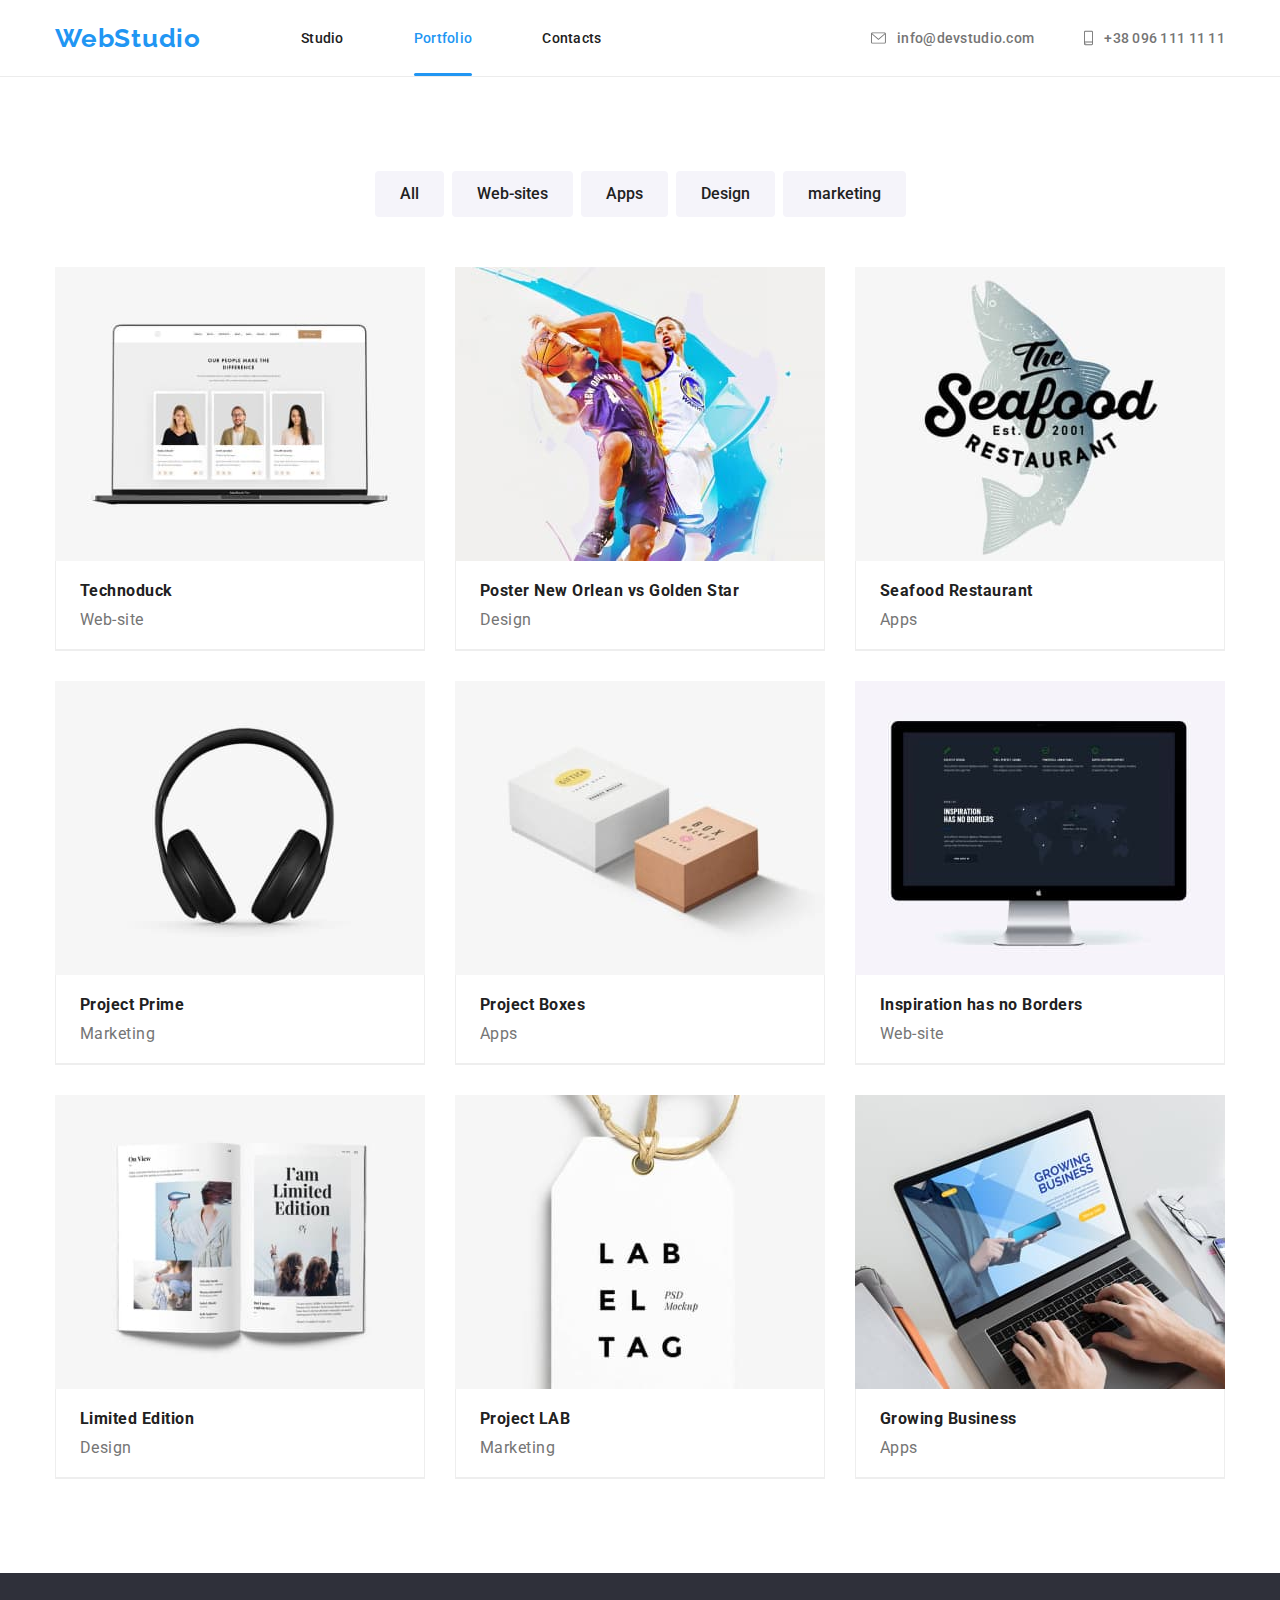
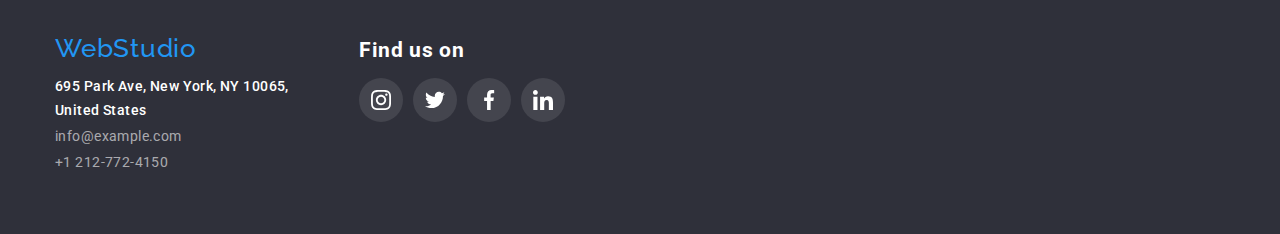
==== portfolio.html @ 26b3446c "Add files via upload" ====
<!DOCTYPE html>
<html lang="en">

<head>
    <meta charset="UTF-8">
    <meta http-equiv="X-UA-Compatible" content="IE=edge">
    <meta name="viewport" content="width=device-width, initial-scale=1.0">
    <title>My Portfolio</title>
    <link rel="preconnect" href="https://fonts.googleapis.com">
    <link rel="preconnect" href="https://fonts.gstatic.com" crossorigin>
    <link
        href="https://fonts.googleapis.com/css2?family=Raleway:wght@700&family=Roboto:wght@400;500;700;900&display=swap"
        rel="stylesheet">
    <link rel="stylesheet" href="node_modules/modern-normalize/modern-normalize.css">
    <link href="./css/styles1.css" rel="stylesheet" type="text/css">
</head>


<body>
    <header class="header-section">
        <div class="container header-container">
            <nav class="header-navigation-control">
                <!--Top bar -->

                <a href="./index.html" class="logo , header-logo ">WebStudio</a>

                <ul class="navigation-list-1">

                    <li class="navigation-item">
                        <a href="./index.html" class="header-navigation-link">Studio</a>
                    </li>

                    <li class="navigation-item">
                        <a href="portfolio.html"
                            class="header-navigation-link  header-navigation-link-current">Portfolio</a>
                    </li>

                    <li class="navigation-item">
                        <a href="#" class="header-navigation-link">Contacts</a>
                    </li>
                </ul>
            </nav>

            <ul class="header-contacts-1">

                <!--Contacts/email-->
                <li class="navigation-contact-info-1">

                    <a href="mailto:info@devstudio.com" class="header-link ">

                        <svg class="header-svg" width="16px" height="12px">

                            <use href="./images/sprite.svg#icon-envelopesvg"></use>

                        </svg>

                        info@devstudio.com

                    </a>
                </li>

                <li class="navigation-contact-info-1">

                    <a href="tel:+380961111111" class="header-link ">

                        <svg class="header-svg" width="10px" height="16px">

                            <use href="./images/sprite.svg#icon-smartphonesvg"> </use>

                        </svg>

                        +38 096 111 11 11

                    </a>
                </li>

            </ul>
        </div>
    </header>

    <main class="mainpagesyle">
        <!-- buttons/filters for the body-->
        <section class="main-page">
            <div class="container">
                <ul class="filters-all-buttons">

                    <li class="all-buttons button-positioning-list-2">
                        <button class="left-to-right-button" type="button">All</button>
                    </li>
                    <li class="all-buttons button-positioning-list-2 ">
                        <button class="left-to-right-button" type="button">Web-sites</button>
                    </li>
                    <li class="all-buttons button-positioning-list-2">
                        <button class="left-to-right-button" type="button">Apps</button>
                    </li>
                    <li class="all-buttons button-positioning-list-2">
                        <button class="left-to-right-button" type="button">Design</button>
                    </li>
                    <li class="all-buttons button-positioning-list-2">
                        <button class="left-to-right-button" type="button">marketing</button>
                    </li>
                </ul>


                <ul class="the-9-images text-for-profilepics2">

                    <li class="computerimg1-9-same ">

                        <div class="show-overflow">
                            <img src="images/computerpic.jpg" alt="computer" width="370">


                            <p class="overflow-text positioning-overflow-text">

                                Technoduck is a state-of-the-art coronavirus distribution platform. Companies use this
                                platform for digital espionage
                                and attacks on competitors' secure servers.
                            </p>

                        </div>


                        <div class="profile-pic-spaces-p-2">
                            <h3 class="profile-images-title-2">Technoduck</h3>
                            <p class="paragraphs2">Web-site</p>
                        </div>

                    </li>

                    <li class="computerimg1-9-same">

                        <div class="show-overflow">
                            <img src="images/baskitballpic.jpg" alt="baskitball" width="370">

                            <p class="overflow-text positioning-overflow-text">

                                Technoduck is a state-of-the-art coronavirus distribution platform. Companies use this
                                platform for digital espionage
                                and attacks on competitors' secure servers.
                            </p>

                        </div>

                        <div class="profile-pic-spaces-p-2">
                            <h3 class="profile-images-title-2">Poster New Orlean vs Golden Star</h3>
                            <p class="paragraphs2">Design</p>
                        </div>
                    </li>

                    <li class="computerimg1-9-same">

                        <div class="show-overflow">
                            <img src="images/seafoodpic.jpg" alt="seafoodpic" width="370">

                            <p class="overflow-text positioning-overflow-text">

                                Technoduck is a state-of-the-art coronavirus distribution platform. Companies use this
                                platform for digital espionage
                                and attacks on competitors' secure servers.
                            </p>

                        </div>

                        <div class="profile-pic-spaces-p-2">

                            <h3 class="profile-images-title-2">Seafood Restaurant</h3>
                            <p class="paragraphs2">Apps</p>

                        </div>
                    </li>

                    <li class="computerimg1-9-same">

                        <div class="show-overflow">

                            <img src="images/headphonespic.jpg" alt="headphones" width="370">

                            <p class="overflow-text positioning-overflow-text">

                                Technoduck is a state-of-the-art coronavirus distribution platform. Companies use this
                                platform for digital espionage
                                and attacks on competitors' secure servers.
                            </p>

                        </div>
                        <div class="profile-pic-spaces-p-2">

                            <h3 class="profile-images-title-2">Project Prime</h3>
                            <p class="paragraphs2">Marketing</p>

                        </div>
                    </li>

                    <li class="computerimg1-9-same">
                        <div class="show-overflow">
                            <img src="images/brickpic.jpg" alt="brickpic" width="370">

                            <p class="overflow-text positioning-overflow-text">

                                Technoduck is a state-of-the-art coronavirus distribution platform. Companies use this
                                platform for digital espionage
                                and attacks on competitors' secure servers.
                            </p>

                        </div>
                        <div class="profile-pic-spaces-p-2">
                            <h3 class="profile-images-title-2">Project Boxes</h3>
                            <p class="paragraphs2">Apps</p>
                        </div>
                    </li>

                    <li class="computerimg1-9-same">
                        <div class="show-overflow">
                            <img src="images/screenpic.jpg" alt="screenpic" width="370">

                            <p class="overflow-text positioning-overflow-text">

                                Technoduck is a state-of-the-art coronavirus distribution platform. Companies use this
                                platform for digital espionage
                                and attacks on competitors' secure servers.
                            </p>

                        </div>
                        <div class="profile-pic-spaces-p-2">

                            <h3 class="profile-images-title-2">Inspiration has no Borders</h3>
                            <p class="paragraphs2">Web-site</p>
                        </div>
                    </li>

                    <li class="computerimg1-9-same">
                        <div class="show-overflow">
                            <img src="images/bookpic.jpg" alt="bookpic" width="370">

                            <p class="overflow-text positioning-overflow-text">

                                Technoduck is a state-of-the-art coronavirus distribution platform. Companies use this
                                platform for digital espionage
                                and attacks on competitors' secure servers.
                            </p>

                        </div>
                        <div class="profile-pic-spaces-p-2">
                            <h3 class="profile-images-title-2">Limited Edition</h3>
                            <p class="paragraphs2">Design</p>
                        </div>
                    </li>

                    <li class="computerimg1-9-same">
                        <div class="show-overflow">
                            <img src="images/labeltacpic.jpg" alt="labelpic" width="370">

                            <p class="overflow-text positioning-overflow-text">

                                Technoduck is a state-of-the-art coronavirus distribution platform. Companies use this
                                platform for digital espionage
                                and attacks on competitors' secure servers.
                            </p>

                        </div>

                        <div class="profile-pic-spaces-p-2">

                            <h3 class="profile-images-title-2">Project LAB</h3>
                            <p class="paragraphs2">Marketing</p>
                        </div>
                    </li>

                    <li class="computerimg1-9-same">

                        <div class="show-overflow">

                            <img src="images/typingpic.jpg" alt="typingpic" width="370">

                            <p class="overflow-text positioning-overflow-text">

                                Technoduck is a state-of-the-art coronavirus distribution platform. Companies use this
                                platform for digital espionage
                                and attacks on competitors' secure servers.
                            </p>

                        </div>
                        <div class="profile-pic-spaces-p-2">

                            <h3 class="profile-images-title-2">Growing Business</h3>
                            <p class="paragraphs2">Apps</p>
                        </div>
                    </li>
                </ul>
            </div>
        </section>
    </main>

    <footer class="footer-paddings-1">
        <div class="container flex-foot">
            <section>
                <div class="footer-logo-1">
                    <a href="./index.html" class="logo">WebStudio</a>
                </div>
                <address>
                    <ul class="footer-ul">
                        <li class="white-address footer-paragraph-space-1">
                            <a href="https://goo.gl/maps/Pc82vpNhHuvUtrE47" target="_blank" class="white-address">695
                                Park
                                Ave,
                                New York, NY 10065,
                                <br>United States</a>
                        </li>
                        <li class="footer-paragraph-space-1">
                            <a href="mailto:info@example.com" class="mail-tele-color">info@example.com</a>
                        </li>
                        <li class="footer-paragraph-space-1">
                            <a href="tel: +1 212-772-4150" class="mail-tele-color">+1 212-772-4150 </a>
                        </li>
                    </ul>
                </address>
            </section>
            <div class="find-us-section">
                <h2 class="Find-us-on">Find us on</h2>
                <ul class="footer-ul-2">
                    <li class="footer-icons">

                        <a href="https://www.facebook.com/" class="footer-4-social">

                            <svg class="footer-color-fill" width="20px" height="20px">

                                <use href="./images/sprite.svg#icon-instagram-2"></use>

                            </svg>

                        </a>
                    </li>
                    <li class="footer-icons">

                        <a href="https://www.facebook.com/" class="footer-4-social">

                            <svg class="footer-color-fill" width="20px" height="20px">

                                <use href="./images/sprite.svg#icon-twittersvg"></use>


                            </svg>

                        </a>
                    </li>
                    <li class="footer-icons">

                        <a href="https://www.facebook.com/" class="footer-4-social">

                            <svg class="footer-color-fill" width="20px" height="20px">

                                <use href="./images/sprite.svg#icon-facebooksvg"></use>

                            </svg>

                        </a>
                    </li>
                    <li class="footer-icons">
                        <a href="https://www.facebook.com/" class="footer-4-social">

                            <svg class="footer-color-fill" width="20px" height="20px">

                                <use href="./images/sprite.svg#icon-linkedinsvg"></use>

                            </svg>

                        </a>
                    </li>
                </ul>
            </div>
        </div>
    </footer>
</body>

</html>
---- css/styles1.css ----
:root {
  --accent-color: #2196f3;
  --primary-text-color: #212121;
  --secondary-text-color: #757575;
  --white-color: #ffffff;
  --background-dark-color: #2f303a;
  --background-light-color: #f5f4fa;
  --currentColor: rgb(196, 196, 34);
}

body {
  font-family: 'Roboto';
  font-size: 14px;
  line-height: 16px;
  letter-spacing: 0.02em;
}

.is-hidden {
  opacity: 0;
  visibility: hidden;
  pointer-events: none;
}


* {
  text-decoration: none;
  padding: none;
  box-sizing: border-box;
}

a {
  color: currentColor;
  font-weight: 500;
}

ul {
  list-style: none;
}

img {
  display: block;
  max-width: 100%;
  height: auto;
}

.logo {
  font-family: 'Raleway';
  font-size: 26px;
  line-height: calc(31 / 26);
  letter-spacing: 0.03em;
  color: var(--accent-color);
}

.header-navigation-link {
  font-weight: 500;
  font-size: 14px;
  line-height: calc(16 / 14);
  color: var(--primary-text-color);
  padding-top: 32px;
  padding-bottom: 30px;
  position: relative;
  transition: color 250ms cubic-bezier(0.075, 0.82, 0.165, 1)
}

.header-navigation-link:hover,
.header-navigation-link:focus {
  color: var(--accent-color);
}

.header-navigation-link-current {
  color: var(--accent-color);
}

.header-link {
  font-weight: 500;
  font-size: 14px;
  line-height: calc(16 / 14);
  padding-bottom: 30px;
  padding-top: 30px;
  display: flex;
  align-items: center;
  color: var(--secondary-text-color);
  transition: color 250ms cubic-bezier(0.075, 0.82, 0.165, 1);
}

.header-svg {
  margin-right: 10px;
  fill: currentColor;
  padding-right: 1px;
}

.header-link:hover,
.header-link:focus {
  color: var(--accent-color);
}

.hero-button {
  font-weight: 700;
  font-size: 16px;
  line-height: calc(30 / 16);
  align-items: center;
  text-align: center;
  letter-spacing: 0.06em;
  color: var(--white-color);
  background-color: var(--accent-color);
  border: none;
  box-shadow: 0px 4px 4px rgba(0, 0, 0, 0.15);
  border-radius: 4px;
  cursor: pointer;
  margin: auto;
  padding: 10px 20px;
  display: flex;
  justify-content: center;
  z-index: 2;
}

.text-for-profilepics>ul li {
  background-color: var(--white-color);
  box-shadow: 0px 2px 1px 0px #00000033;

  box-shadow: 0px 1px 1px 0px #00000024;

  box-shadow: 0px 1px 3px 0px #0000001f;
}

.hero-button:hover,
.hero-button:focus {
  color: rgb(255, 255, 255);
}

.hero-titles {
  font-weight: 900;
  font-size: 44px;
  line-height: calc(60 / 44);
  text-align: center;
  letter-spacing: 0.06em;
  text-transform: uppercase;
  color: var(--white-color);
  border-color: var(--primary-text-color);
  margin-bottom: 30px;
}

.hero-titles .titles-for-paragraphs {
  font-weight: 700;
  font-size: 14px;
  line-height: calc(16 / 14);
  letter-spacing: 0.03em;
  text-transform: uppercase;
  color: var(--primary-text-color);
}

.text-for-paragraphs {
  font-weight: 400;
  font-size: 14px;
  line-height: calc(24 / 14);
  letter-spacing: 0.03em;
  color: var(--secondary-text-color);
}

.paragraphs-disription {
  font-weight: 500;
  font-size: 14px;
  line-height: calc(24 / 14);
  letter-spacing: 0.03em;
  color: var(--secondary-text-color);
}

.title-for-images1 {
  font-weight: 700;
  font-size: 36px;
  line-height: calc(42 / 36);
  text-align: center;
  letter-spacing: 0.03em;
  color: var(--primary-text-color);
}

.profile-images-title {
  font-weight: 500;
  font-size: 16px;
  line-height: 19px;
  text-align: center;
  letter-spacing: 0.03em;
  color: var(--primary-text-color);
}

.paragraphs {
  font-weight: 400;
  margin-top: 10px;
}

.paragraphs2 {
  font-weight: 400;
}

.text-for-profilepics {
  font-size: 16px;
  line-height: 19px;
  text-align: center;
  letter-spacing: 0.03em;
  color: #757575;
  background-color: var(--background-light-color);
}

.title-for-images2 {
  font-weight: 700;
  font-size: 36px;
  line-height: calc(42 / 36);
  text-align: center;
  letter-spacing: 0.03em;
  color: var(--primary-text-color);
  background-color: var(--background-light-color);
  margin-bottom: 50px;
}

footer>address>li {
  font-size: 14px;
  line-height: calc(24 / 14);
  letter-spacing: 0.03em;
  color: var(--white-color);
}

footer {
  background-color: var(--background-dark-color);
}

.white-address {
  font-size: 14px;
  line-height: calc(24 / 14);
  letter-spacing: 0.03em;
  color: var(--white-color);
}

address {
  font-style: normal;
}

.mail-tele-color {
  font-weight: 400;
  font-size: 14px;
  line-height: 24px;
  letter-spacing: 0.03em;
  color: rgba(255, 255, 255, 0.6);
}

.our-futures {
  position: absolute;
  width: 1px;
  height: 1px;
  margin: -1px;
  border: 0;
  padding: 0;
  white-space: nowrap;
  clip-path: inset(100%);
  clip: rect(0 0 0 0);
  overflow: hidden;
}

/*next page / portfolio*/

.images-titles {
  font-weight: 700;
  font-size: 18px;
  line-height: 36px;
  letter-spacing: 0.06em;
  color: var(--primary-text-color);
}

header {
  border-radius: 0px;
  border-bottom: 1px var(--accent-color);
}

.top-bar {
  font-weight: 500;
  color: var(--primary-text-color);
}

.top-bar:hover,
.top-bar:focus {
  color: var(--accent-color);
}

.top-bar-current {
  color: var(--accent-color);
}


.all-blue-button:hover {
  color: var(--accent-color);
}

.filters-all-buttons {
  font-family: Roboto;
  font-style: normal;
  font-weight: 500;
  font-size: 16px;
  line-height: 26px;
  text-align: center;
  letter-spacing: 0.03em;
  color: #212121;
  border: none;
}

.all-buttons button {
  background-color: #f5f4fa;
  border-radius: 4px;
  border: none;
  cursor: pointer;
  padding: 10px 25px;
  position: relative;
  transition-duration: 250ms;
  transition-delay: cubic-bezier(0.075, 0.82, 0.165, 1);
  color: var(--primary-text-color);
  z-index: 10;
}

.all-buttons>button:hover,
.all-buttons>button:focus {
  /* can change color to make the fade color in*/
  color: var(--white-color);
  background-color: #2196f3;
  z-index: 5;
  /* background-color: var(--accent-color); */
  box-shadow: 0px 2px 2px 0px rgba(0, 0, 0, 0.12);
}

.profile-images-title-2 {
  font-weight: 700;
  font-size: 16px;
  line-height: 19px;
  letter-spacing: 0.03em;
  color: var(--primary-text-color);
}

.text-for-profilepics2 {
  font-size: 16px;
  line-height: 19px;
  letter-spacing: 0.03em;
  color: #757575;
}

/*header*/
.container {
  max-width: 1200px;
  padding-left: 15px;
  padding-right: 15px;
  margin: 0 auto;
}

ul {
  padding: 0px;
  margin-top: 0;
  margin-bottom: 0px;
}

body {
  margin: 0px;
}

header {
  margin: 0px;
}

.header {
  display: flex;
  justify-content: space-between;
  align-items: center;
}

.header-container nav {
  display: flex;
}

.header-container {
  display: flex;
  align-items: center;
}

.navigation-list-1 {
  display: flex;
  align-items: center;
}

.header-logo {
  margin-right: 100px;
}

.navigation-item:not(:last-child) {
  margin-right: 70px;
}


.header-contacts-1 {
  display: flex;
  align-items: center;
  margin-left: auto;
}

.navigation-contact-info-1:not(:last-child) {
  margin-right: 50px;

}

/*button backgounrd and button*/

.hero {
  padding-top: 200px;
  padding-bottom: 200px;
  background-color: var(--background-dark-color);
}

.paragraphs-discription {
  padding-top: 94px;
}

.positioning-for-paragraphs-1 {
  display: flex;
}

.paragraphs-item-1 {
  max-width: 270px;
}

.paragraphs-item-1:not(:last-child) {
  margin-right: 30px;
}


.features-item-1:not(:last-child) {
  margin-right: 30px;
}

.features-item-1 {
  position: relative;
}

.text-overlay {
  display: flex;
  justify-content: center;
  padding-top: 27px;
  padding-bottom: 27px;
  font-weight: 700;
  letter-spacing: 0.03em;
  text-align: center;
  text-transform: uppercase;
  color: #FFFFFF;
}

.overlay-box {
  bottom: 0px;
  position: absolute;
  background: rgba(47, 48, 58, 0.8);
  width: 100%;
}

.title-for-images1 {
  padding-top: 0px;
}


.text-for-profilepics {
  padding-top: 94px;
  padding-bottom: 94px;
}

.profilepic-positioning-1 {
  display: flex;
}

.profilepic-item:not(:last-child) {
  margin-right: 30px;
}

.profilepic-item {
  /* box-shadow: 0px 1px 3px 0px #0000001f; */
  border-radius: 0px 0px 4px 4px;
}

.footer-paddings {
  padding-top: 60px;
  padding-bottom: 60px;
}

/*portfolio page*/
.header-container-2 {
  display: flex;
  align-content: center;
}

.header-section-2 {
  border-bottom: 1px solid #ececec;
}

.header-section-2 ul {
  display: flex;
}

.navigation-list-2 {
  padding-top: 32px;
  padding-bottom: 32px;
}

.navigation-item-2:not(:last-child) {
  margin-right: 70px;
}

.navigation-item {
  display: block;
}

.header-contacts-2 {
  align-items: center;
  margin-left: auto;
}

.navigation-contact-info-2:not(:last-child) {
  padding-top: 32px;
  padding-bottom: 32px;
  margin-right: 50px;
}

.button-positioning-list {
  display: flex;
}

.filters-all-buttons {
  display: flex;
  align-items: center;
  justify-content: center;
  margin-top: 0px;
}

.filters-all-buttons button {
  font-family: 'Roboto';
  font-style: normal;
  font-weight: 500;
  font-size: 16px;
  line-height: 26px;
  position: relative;
  z-index: 5;
}

.button-positioning-list-2:not(:last-child) {
  margin-right: 8px;
}

.the-9-images {
  display: flex;
  flex-wrap: wrap;
  margin-top: 50px;
}

.profile-images-title-2 {
  margin-bottom: 10px;
}

.paragraphs2 {
  margin-top: 0px;
}

.computerimg1-9-same {
  margin-top: auto;
  margin-left: 0px;
  padding-left: 0px;
  margin-bottom: 30px;
  margin-right: 30px;
  border-bottom: 1px solid #eeeeee;
  position: relative;
  overflow: hidden;
}

.computerimg1-9-same:hover {
  border-bottom: 0px;
  box-shadow: 0px 2px 2px 2px #0000001F;
  box-shadow: 1px 4px 6px 0px rgba(0, 0, 0, 0.16);
}

.computerimg1-9-same:nth-child(3n) {
  margin-right: 0px;
}

.computerimg1-9-same:nth-last-child(-n+3) {
  margin-bottom: 0px;
}

.footer-logo {
  margin-bottom: 5px;
}

.footer-paddings-2 {
  padding-top: 60px;
  padding-bottom: 60px;
}

.header-section {
  border-bottom: 1px solid #ECECEC;
}

* {
  margin: 0px;
  padding: 0px;
}

.header-container {
  align-items: center;
}

.header-navigation-link-2 {
  display: flex;
  align-items: center;

}

.header-logo {
  font-weight: 700;
}

.text-for-paragraphs {
  margin-top: 10px;
}

.what-we-do-positioning {
  display: flex;
  margin-top: 50px;
}

.footer-logo-1 {
  display: block;
  margin-bottom: 10px;

}

.footer-paddings-1 {
  padding-top: 60px;
  padding-bottom: 60px;
}

.footer-paragraph-space-1 {
  margin-top: 2px;
}

.titles-for-paragraphs {
  margin-bottom: 10px;
}

.text-for-paragraphs {
  margin-top: 0px;

}


.images-padding-1 {
  padding-top: 94px;
  padding-bottom: 94px;
}

.profile-pic-spaces-p-1 {
  padding-top: 30px;
  padding-right: 0px;
  padding-bottom: 30px;
  padding-left: 0px;
  box-shadow: 0px 1px 3px rgba(0, 0, 0, 0.12), 0px 1px 1px rgba(0, 0, 0, 0.14), 0px 2px 1px rgba(0, 0, 0, 0.2);
  border-radius: 0px 0px 4px 4px;
  background-color: #FFFFFF
}

.profile-pic-spaces-p-2 {
  padding: 20px 24px;
  background: #FFFFFF;
  border-top: 0px solid #EEEEEE;
  border-right: 1px solid #EEEEEE;
  border-bottom: 1px solid #EEEEEE;
  border-left: 1px solid #EEEEEE;
}

.header {
  height: 0px
}

.main-page {
  padding-top: 94px;
  padding-bottom: 94px;
}


/* ICONS */


.icon-space {
  margin-right: 10px;
  display: flex;
}

.icon-space:hover {
  background-color: var(--background-light-color);
}

.futures-icon-svg {
  background-color: var(--background-light-color);
  padding: 25px 102px;
  margin-bottom: 30px;
}

.futures-icon-svg:hover {
  border: #212121;
  border-width: 2px;
}

.icon-list-profilepics {
  margin-top: 16px;
  align-content: center;
}

.icons-for-profilepics {
  display: flex;
  justify-content: center;
  padding: 12px;
  border-radius: 50%;
  position: relative;
  transition-duration: 250ms;
  transition: color 250ms cubic-bezier(0.4, 0, 0.2, 1), background-color 250ms cubic-bezier(0.4, 0, 0.2, 1);
}

.icon-space:hover {
  background-color: #152735
}


.hero {
  background-image: linear-gradient(rgba(47, 48, 58, 0.4), rgba(47, 48, 58, 0.4)), url("../images/background-img-index-hw04.jpg");
  background-size: cover;
  background-position: center;
}


.icon-list-profilepics {
  padding: 0px 10px;
  display: flex;
  justify-content: center;
}


.regular-svg-6 {
  padding-top: 94px;
  padding-bottom: 94px;
}

.Regular-Customers {
  font-family: Roboto;
  font-size: 36px;
  font-weight: 700;
  line-height: 42px;
  letter-spacing: 0.03em;
  text-align: center;
  justify-content: center;
  display: flex;
  margin-bottom: 50px;
}


.regular-custumers-groups {
  display: flex;
  color: #2196F3;
}

.regular-custumers-0-6 {
  border: 1px solid #AFB1B8;
  border-radius: 4px;
  width: 170px;
  display: flex;
  justify-content: center;
  width: 170px;
  height: 92px;
  color: currentColor;
  color: #2196F3;
  position: relative;
  transition: border-color 250ms cubic-bezier(0.4, 0, 0.2, 1)
}

.regular-custumers-0-6:not(:last-child) {
  margin-right: 30px;

}

.regular-custumers-0-6:hover {
  border: 1px solid #2196f3;
  color: #2196f3;
}



.footer-pt2 {
  display: flex;
  display: block;
}



.Find-us-on {
  font-weight: 700;
  letter-spacing: 0.03em;
  text-align: left;
  color: var(--white-color);
  margin-bottom: 20px;
}

.find-us-section {
  width: 206px;
}

.footer-seperation {
  display: flex;

}

.footer-ul {
  margin-right: 70px;
}

.footer-ul-2 {
  display: flex;
  justify-content: space-between;
}

.flex-foot {
  display: flex;
  align-items: baseline;
}


.futures-svg-futures {
  padding: 25px 102px;
  display: block;
}

.futures-svg-contain {
  background: #F5F4FA;
  border-radius: 4px;
  padding: 25px 102px;
  margin-bottom: 30px;
}

.svg-profile-flex {
  display: flex;
  padding-bottom: 0px;
  width: 206px;
}

.-svg-social-profile {
  margin: auto;
  border-radius: 24px;
  color: #AFB1B8;
  cursor: pointer;
  z-index: 3;
  position: relative;
}


.icons-for-profilepics:hover,
.icons-for-profilepics:focus {
  background-color: #2196F3;
  color: #FFFFFF;
}

/*
.icons-for-profilepics::before {
  content: "";
  position: absolute;
  top: 0;
  right: 0;
  bottom: 0;
  left: 0;
  transition-duration: 250ms;
  z-index: -1;
  transform: translatex(0);
}

.icons-for-profilepics:hover::before {
  z-index: 5;
  transform: translatex(1);
}
*/
.socialmedia {
  z-index: 7;
}

.socialmedia:hover {
  /* color: #ffffff; */
}

.footer-color-fill {
  z-index: 3;
}


.header-svg:hover {
  fill: currentColor;
  color: #2196F3;
}

.header-svg>svg:hover {
  fill: currentColor;
  color: #2196F3;
}

.footer-4-social {
  padding: 12px;
  display: flex;
  color: #FFFFFF;
  position: relative;
  transition-duration: 250ms;
  border-radius: 50%;
  transition: color 250ms cubic-bezier(0.4, 0, 0.2, 1), background-color 250ms cubic-bezier(0.4, 0, 0.2, 1);
}


.footer-icons {
  background-color: rgba(255, 255, 255, 0.1);
  border-radius: 30px;
  display: flex;
  align-self: center;
  justify-content: center;
  position: relative;
  border-radius: 50%;
}

.footer-4-social:hover::before .footer-4-social:focus::before {
  z-index: 5;
}

/*
.footer-4-social::before {
  content: "";
  position: absolute;
  top: 0;
  right: 0;
  bottom: 0;
  left: 0;
  transition-duration: 250ms;
  z-index: -1;
  transform: translatex(0);
  transform-origin: 20%;
  border-radius: 23px;
}
*/
.footer-4-social:hover,
.footer-4-social:focus {
  border-radius: 23px;
  background-color: #2196F3;
  color: #FFFFFF;
}

.regular-custumers-0-6:hover,
.regular-custumers-0-6:focus {
  color: #2f303a;
}

.r-g-6:hover,
.r-g-6:focus {
  color: #2196F3;
}

.r-g-6 {
  Color: #AFB1B8;
  width: 170px;
  justify-content: center;
  display: flex;
  position: relative;
  transition: color 250ms cubic-bezier(0.4, 0, 0.2, 1), background-color 250ms cubic-bezier(0.4, 0, 0.2, 1), border-color 1s ease;
}

.fill-current-color {
  margin-top: auto;
  margin-bottom: auto;
}

/*homework number 5 */


.modal {
  position: fixed;
  top: 50%;
  left: 50%;
  right: 50%;
  transform: translate(-50%, -50%);
  border-bottom: rgba(0, 0, 0, 0.12);
  border-radius: 10px;
  z-index: 10;
  background-color: rgba(255, 255, 255, 1);
  width: 528px;
  height: 591px;
}

.modal-head {
  padding-bottom: 0px;
  display: flex;
  align-items: center;
  justify-content: center;
  border-bottom: 1px solid var(--primary-text-color);
  justify-content: space-between;
}

.modal-header-items {
  font-size: 110%;
  font-weight: bold;
  position: relative;
}

.modal-body {
  padding: 10px 15px;


}


.backdrop {
  position: fixed;
  opacity: 1;
  width: 100%;
  height: 100%;
  top: 0;
  right: 0;
  bottom: 0;
  left: 0;
  background-color: rgba(0, 0, 0, 0.2);
  z-index: 2;
  visibility: visible;
}

.is-hidden {
  opacity: 0;
  position: fixed;
  visibility: hidden;
  pointer-events: none;
}

.modal-button {
  background-color: #ffffff;
  border-style: none;
  border-color: #2196f3;
  padding: 10px;
  border: #212121;
  border-radius: 24px;
  border: 1px solid rgba(0, 0, 0, 0.1);
  display: flex;
  justify-content: center;
  cursor: pointer;
  position: relative;
  transition: 250ms;
  border-radius: 50%;
  margin: 2px;
  transition: 250ms;

}

.modal-button:hover,
.modal-button:focus {
  /* background-color: #2196F3; */
  color: #2196F3;
  transition-duration: 250ms;
  z-index: 3;
}

.modal-button:before {
  content: "";
  position: absolute;
  top: 0;
  right: 0;
  bottom: 0;
  left: 0;
  transition-duration: 250ms;
  z-index: -1;
  transform: translatex(0);
}


.modal-button:hover::before,
.modal-button:focus::before {
  transform: translateX(1);
  z-index: 2;
}

.close-modal-button {
  width: 20px;
  height: 20px;
  z-index: 3;
  color: #000000;
  color: currentColor;
}

.close-modal-button:hover {
  /* color: var(--white-color); */

}

.overflow-text {
  position: absolute;
  top: 0;
  left: 0;
  width: 100%;
  height: 100%;
  background-color: rgba(33, 150, 243, 0.9);
  transform: translatey(100%);
  transition: transform 250ms;
  transition-delay: cubic-bezier(0.4, 0, 0.2, 1);
  z-index: 2;
  padding-top: 30px;
  padding-right: 30px;
  padding-bottom: 30px;
  padding-left: 30px;
  color: rgba(255, 255, 255, 1);
}

.computerimg1-9-same:hover .overflow-text {
  transform: translatex(0);

}

.show-overflow:hover {
  overflow-inline: 2;
}

.profile-pic-spaces-p-2 {
  overflow: hidden;
  z-index: 5;
  position: relative;
}

.positioning-overflow-text {
  font-size: 18px;
  line-height: 28px;
  letter-spacing: 0.03em;
  text-align: left;
}

.header-navigation-link::after {
  content: "";
  position: absolute;
  left: 0;
  bottom: 0;
  display: block;
  width: 100%;
  height: 3px;
  background-color: #2196F3;
  transform: scaleX(0);
  transform-origin: left;
  transition: cubic-bezier(0.075, 0.82, 0.165, 1);
  transition-duration: 250ms;
  border-radius: 2px;
  transition-property: all;
}

.header-navigation-link:hover::after {
  transform: scaleX(1);
}

.header-navigation-link-current::after,
.header-navigation-link-current:focus::after {
  content: "";
  transform: scaleX(1);
}

/* contact info animation sectionn */

.navigation-contact-info-1 {
  position: relative;
}

.header-link::after {
  content: "";
  position: absolute;
  left: 0;
  bottom: -1px;
  display: block;
  width: 100%;
  height: 3px;
  background-color: #2196F3;
  transform: scaleX(0);
  transform-origin: left;
  transition: cubic-bezier(0.075, 0.82, 0.165, 1);
  transition-duration: 250ms;
  border-radius: 2px;
}

.header-link:hover::after {
  transform: scaleX(1);
}

/* hero button */

.hero-button-div {
  position: relative;
  display: flex;
  justify-content: center;
}

.hero-button::before {
  content: "";
  position: absolute;
  top: 0;
  right: 0;
  bottom: 0;
  left: 0;
  background-color: #2f303a;
  transform: scaleX(0);
  transform-origin: left;
  transition: cubic-bezier(0.075, 0.82, 0.165, 1);
  transition-duration: 250ms;
  border-radius: 4px;
  z-index: -1;

}

.hero-button:hover::before,
.hero-button:focus {
  transform: scaleX(1);
}


.div-hero-main {
  display: flex;
  justify-content: center;
}

/* buttonsssss*/


.all-buttons::before {
  content: "";
  position: absolute;
  top: 0;
  right: 0;
  bottom: 0;
  left: 0;
  display: block;
  transform-origin: left;
  transition-duration: 250ms cubic-bezier(0.075, 0.82, 0.165, 1);
  background: #2196F3;
  z-index: -1;
  width: 100%;
  height: 100%;
  transform: scaleX(0);
  border-radius: 4px;
}

.all-buttons:hover::before {
  z-index: 1;
  transform: scaleX(1)
}

.button-positioning-list-2:hover,
.button-positioning-list-2:focus {
  z-index: 5;
  color: var(--white-color);
  transform: scaleX(1)
}


.all-buttons {
  position: relative;
}
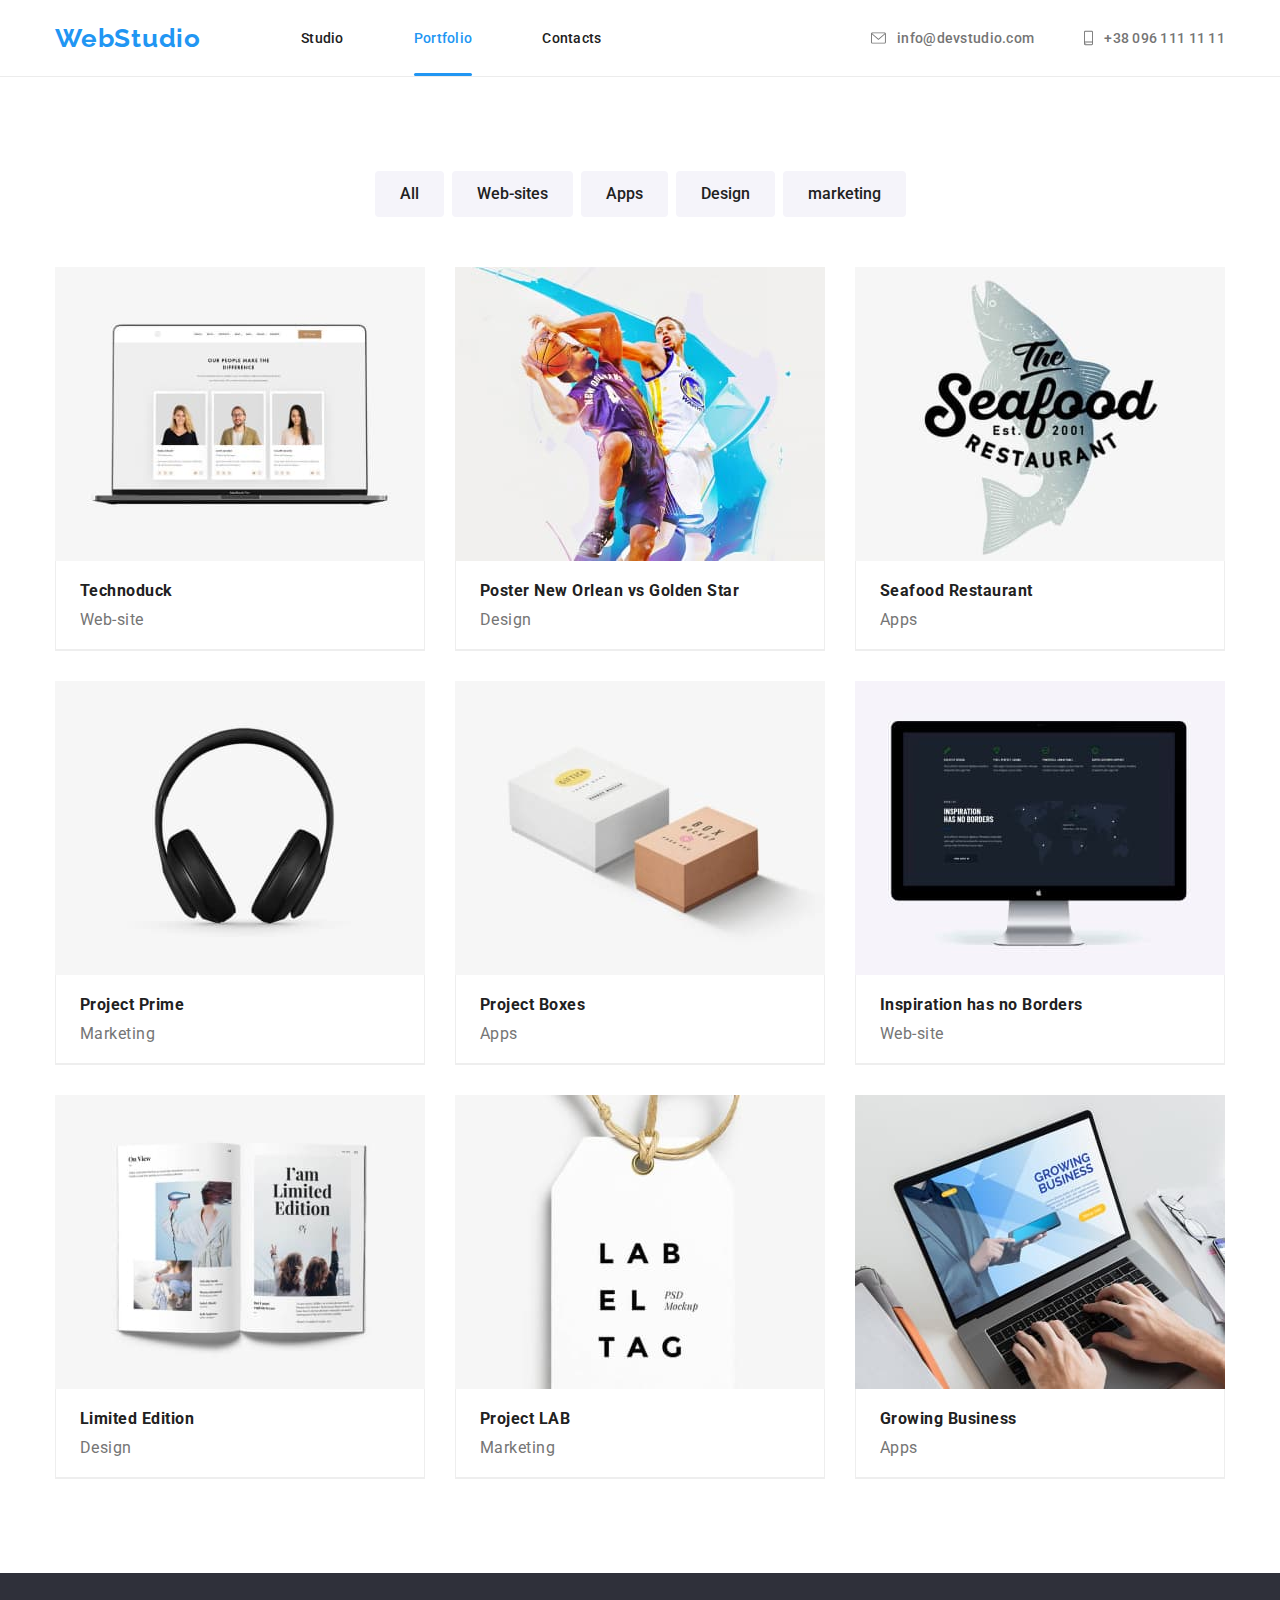
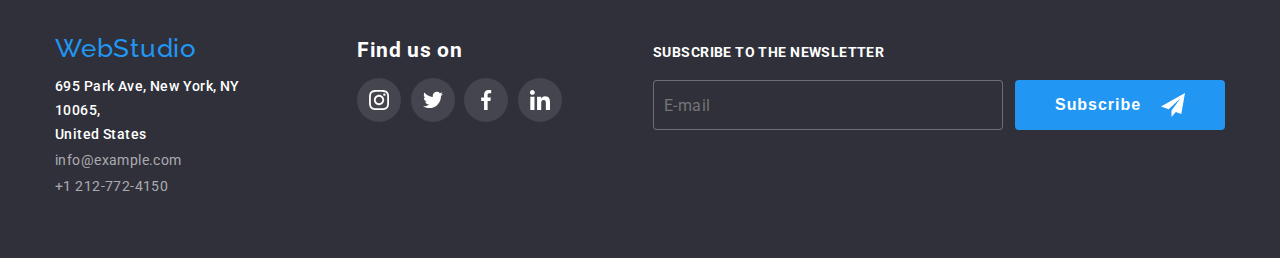
==== commit 933880fb: "9" ====
--- a/portfolio.html
+++ b/portfolio.html
@@ -368,6 +368,39 @@
                     </li>
                 </ul>
             </div>
+
+            <!--SUBSCRIBE SECTION / MINIFORM -->
+
+            <div class="footer-right-section">
+
+                <div class="subscribe-section">
+
+                    <h3 class="subscribe-header ">Subscribe to the newsletter</h3>
+
+                    <form class="form-footer">
+                        <label>
+                            <input type="email" class="input-design" placeholder="E-mail" />
+                        </label>
+
+
+                        <div class="footer-button">
+                            <label type="button">
+                                <button href="index.html" class="footer-subscribe" type="submit">Subscribe
+                                    <svg class="subscibe-svg" width="24px" height="24px">
+                                        <use href="./images/sprite.svg#icon-icon-send-svg"></use>
+                                    </svg>
+                                </button>
+                            </label>
+                        </div>
+
+                    </form>
+
+
+                </div>
+
+            </div>
+
+
         </div>
     </footer>
 </body>
--- a/css/styles1.css
+++ b/css/styles1.css
@@ -6,6 +6,7 @@
   --background-dark-color: #2f303a;
   --background-light-color: #f5f4fa;
   --currentColor: rgb(196, 196, 34);
+  --main-q-b: cubic-bezier(0.4, 0, 0.2, 1);
 }
 
 body {
@@ -309,7 +310,7 @@
   padding: 10px 25px;
   position: relative;
   transition-duration: 250ms;
-  transition-delay: cubic-bezier(0.075, 0.82, 0.165, 1);
+  transition: color 250ms var(--main-q-b), background-color 250ms var(--main-q-b);
   color: var(--primary-text-color);
   z-index: 10;
 }
@@ -718,7 +719,7 @@
   border-radius: 50%;
   position: relative;
   transition-duration: 250ms;
-  transition: color 250ms cubic-bezier(0.4, 0, 0.2, 1), background-color 250ms cubic-bezier(0.4, 0, 0.2, 1);
+  transition: color 250ms var(--main-q-b), background-color 250ms var(--main-q-b);
 }
 
 .icon-space:hover {
@@ -774,7 +775,7 @@
   color: currentColor;
   color: #2196F3;
   position: relative;
-  transition: border-color 250ms cubic-bezier(0.4, 0, 0.2, 1)
+  transition: border-color 250ms var(--main-q-b);
 }
 
 .regular-custumers-0-6:not(:last-child) {
@@ -806,6 +807,7 @@
 
 .find-us-section {
   width: 206px;
+  margin-right: 91px;
 }
 
 .footer-seperation {
@@ -851,7 +853,6 @@
   border-radius: 24px;
   color: #AFB1B8;
   cursor: pointer;
-  z-index: 3;
   position: relative;
 }
 
@@ -862,26 +863,8 @@
   color: #FFFFFF;
 }
 
-/*
-.icons-for-profilepics::before {
-  content: "";
-  position: absolute;
-  top: 0;
-  right: 0;
-  bottom: 0;
-  left: 0;
-  transition-duration: 250ms;
-  z-index: -1;
-  transform: translatex(0);
-}
-
-.icons-for-profilepics:hover::before {
-  z-index: 5;
-  transform: translatex(1);
-}
-*/
 .socialmedia {
-  z-index: 7;
+  /* z-index: 7; */
 }
 
 .socialmedia:hover {
@@ -910,7 +893,7 @@
   position: relative;
   transition-duration: 250ms;
   border-radius: 50%;
-  transition: color 250ms cubic-bezier(0.4, 0, 0.2, 1), background-color 250ms cubic-bezier(0.4, 0, 0.2, 1);
+  transition: color 250ms var(--main-q-b), background-color 250ms var(--main-q-b);
 }
 
 
@@ -928,21 +911,6 @@
   z-index: 5;
 }
 
-/*
-.footer-4-social::before {
-  content: "";
-  position: absolute;
-  top: 0;
-  right: 0;
-  bottom: 0;
-  left: 0;
-  transition-duration: 250ms;
-  z-index: -1;
-  transform: translatex(0);
-  transform-origin: 20%;
-  border-radius: 23px;
-}
-*/
 .footer-4-social:hover,
 .footer-4-social:focus {
   border-radius: 23px;
@@ -966,7 +934,7 @@
   justify-content: center;
   display: flex;
   position: relative;
-  transition: color 250ms cubic-bezier(0.4, 0, 0.2, 1), background-color 250ms cubic-bezier(0.4, 0, 0.2, 1), border-color 1s ease;
+  transition: color 250ms var(--main-q-b), border-color 250ms var(--main-q-b);
 }
 
 .fill-current-color {
@@ -996,14 +964,7 @@
   display: flex;
   align-items: center;
   justify-content: center;
-  border-bottom: 1px solid var(--primary-text-color);
-  justify-content: space-between;
-}
-
-.modal-header-items {
-  font-size: 110%;
-  font-weight: bold;
-  position: relative;
+  /* justify-content: space-between; */
 }
 
 .modal-body {
@@ -1102,7 +1063,7 @@
   background-color: rgba(33, 150, 243, 0.9);
   transform: translatey(100%);
   transition: transform 250ms;
-  transition-delay: cubic-bezier(0.4, 0, 0.2, 1);
+  transition-delay: var(--main-q-b);
   z-index: 2;
   padding-top: 30px;
   padding-right: 30px;
@@ -1144,7 +1105,7 @@
   background-color: #2196F3;
   transform: scaleX(0);
   transform-origin: left;
-  transition: cubic-bezier(0.075, 0.82, 0.165, 1);
+  transition: var(--main-q-b);
   transition-duration: 250ms;
   border-radius: 2px;
   transition-property: all;
@@ -1177,7 +1138,7 @@
   background-color: #2196F3;
   transform: scaleX(0);
   transform-origin: left;
-  transition: cubic-bezier(0.075, 0.82, 0.165, 1);
+  transition: var(--main-q-b);
   transition-duration: 250ms;
   border-radius: 2px;
 }
@@ -1204,7 +1165,7 @@
   background-color: #2f303a;
   transform: scaleX(0);
   transform-origin: left;
-  transition: cubic-bezier(0.075, 0.82, 0.165, 1);
+  transition: var(--main-q-b);
   transition-duration: 250ms;
   border-radius: 4px;
   z-index: -1;
@@ -1234,8 +1195,7 @@
   left: 0;
   display: block;
   transform-origin: left;
-  transition-duration: 250ms cubic-bezier(0.075, 0.82, 0.165, 1);
-  background: #2196F3;
+  transition-duration: 250ms var(--main-q-b);
   z-index: -1;
   width: 100%;
   height: 100%;
@@ -1258,4 +1218,169 @@
 
 .all-buttons {
   position: relative;
-}+}
+
+/* number */
+
+.modal-head {
+  padding-left: 20px;
+  padding-right: 20px;
+  display: flex;
+  justify-content: center;
+}
+
+.modal-body {
+  padding-left: 40px;
+  padding-right: 40px;
+}
+
+.modal-header {
+  font-weight: 700;
+  font-size: 20px;
+  line-height: 23px;
+  text-align: center;
+  letter-spacing: 0.03em;
+
+  color: #212121;
+}
+
+.modal-button {
+  position: fixed;
+  top: 0;
+  right: 0;
+}
+
+.modal-header-items {
+  margin-top: 40px;
+}
+
+/* right footer section*/
+.form-footer {
+  display: flex;
+}
+
+.footer-right-section {}
+
+.subscribe-section {}
+
+.subscribe-header {
+  font-weight: 700;
+  font-size: 14px;
+  line-height: 16px;
+  letter-spacing: 0.03em;
+  text-transform: uppercase;
+  color: #FFFFFF;
+  margin-bottom: 20px;
+}
+
+.input-design {
+  border: 1px solid rgba(255, 255, 255, 0.3);
+  border-radius: 4px;
+  color: rgba(255, 255, 255, 0.6);
+  background-color: var(--background-dark-color);
+  padding: 10px;
+  width: 350px;
+  height: 50px;
+  font-family: Roboto;
+  font-size: 16px;
+  letter-spacing: 0.03em;
+  text-align: left;
+  outline: none;
+}
+
+.input-design:hover,
+.input-design:focus {
+  border: 1px solid var(--accent-color);
+
+}
+
+.subscibe-svg {
+  color: var(--white-color);
+  margin-left: 20px;
+}
+
+.footer-subscribe {
+  margin-left: 12px;
+  padding: 10px 40px;
+  color: var(--white-color);
+  background-color: var(--accent-color);
+  border: none;
+  border-radius: 4px;
+  display: flex;
+  align-items: center;
+  text-align: center;
+  letter-spacing: 0.06em;
+  font-weight: 700;
+  font-size: 16px;
+  line-height: 30px;
+}
+
+
+.footer-subscribe.button {
+  display: flex;
+  align-items: center;
+}
+
+.footer-button {
+  display: flex;
+  justify-content: center;
+}
+
+.Name-form {
+  font-style: normal;
+  font-weight: 400;
+  font-size: 12px;
+  line-height: 14px;
+  letter-spacing: 0.01em;
+  color: #757575;
+}
+
+.telephone-form {
+  font-style: normal;
+  font-weight: 400;
+  font-size: 12px;
+  line-height: 14px;
+  letter-spacing: 0.01em;
+  color: #757575;
+}
+
+.E-mail-form {
+  font-style: normal;
+  font-weight: 400;
+  font-size: 12px;
+  line-height: 14px;
+  letter-spacing: 0.01em;
+  color: #757575;
+}
+
+.comments-form {
+  font-style: normal;
+  font-weight: 400;
+  font-size: 12px;
+  line-height: 14px;
+  letter-spacing: 0.01em;
+  color: #757575;
+}
+
+
+.input-form-main {
+  width: 448px;
+  height: 40px;
+  padding: 10px;
+  border: 1px solid rgba(33, 33, 33, 0.2);
+  border-radius: 4px;
+  outline: none;
+  color: #757575;
+  margin-top: 4px;
+}
+
+.input-form-main:hover,
+.input-form-main:focus {
+  border: 1px solid var(--accent-color);
+}
+
+.div-forms {
+  margin-bottom: 10px;
+}
+
+.svg-forms {}